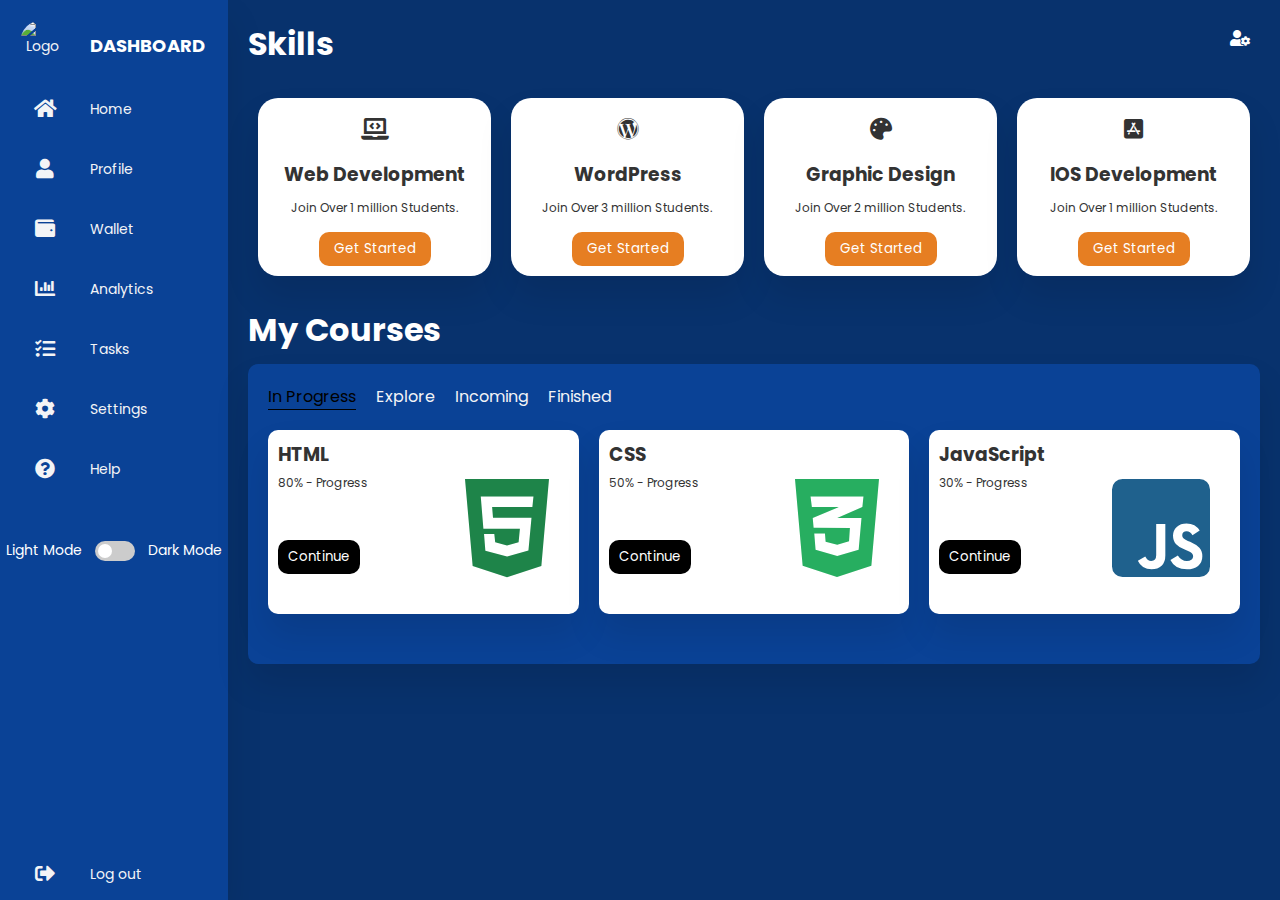
==== index.html @ 6a2e0c13 "Add files via upload" ====
<!DOCTYPE html>
<html lang="en">
<head>
    <meta charset="UTF-8">
    <title>Dashboard | By Code Info</title>
    <link rel="stylesheet" href="style.css">
    <link rel="stylesheet" href="https://cdnjs.cloudflare.com/ajax/libs/font-awesome/5.15.4/css/all.min.css">
</head>
<body>
    <div class="container">
        <nav>
            <ul>
                <li><a href="#" class="logo">
                    <img src="images/dev.png" alt="Logo">
                    <span class="nav-item">Dashboard</span>
                </a></li>
                <li><a href="#">
                    <i class="fas fa-home"></i>
                    <span class="nav-item">Home</span>
                </a></li>
                <li><a href="#">
                    <i class="fas fa-user"></i>
                    <span class="nav-item">Profile</span>
                </a></li>
                <li><a href="#">
                    <i class="fas fa-wallet"></i>
                    <span class="nav-item">Wallet</span>
                </a></li>
                <li><a href="#">
                    <i class="fas fa-chart-bar"></i>
                    <span class="nav-item">Analytics</span>
                </a></li>
                <li><a href="#">
                    <i class="fas fa-tasks"></i>
                    <span class="nav-item">Tasks</span>
                </a></li>
                <li><a href="#">
                    <i class="fas fa-cog"></i>
                    <span class="nav-item">Settings</span>
                </a></li>
                <li><a href="#">
                    <i class="fas fa-question-circle"></i>
                    <span class="nav-item">Help</span>
                </a></li>
                <li><a href="#" class="logout">
                    <i class="fas fa-sign-out-alt"></i>
                    <span class="nav-item">Log out</span>
                </a></li>
            </ul>
            <div class="theme-toggle">
                <span>Light Mode</span>
                <input type="checkbox" id="theme-toggle-checkbox">
                <label for="theme-toggle-checkbox" class="toggle-label"></label>
                <span>Dark Mode</span>
            </div>
        </nav>

        <section class="main">
            <div class="main-top">
                <h1>Skills</h1>
                <i class="fas fa-user-cog"></i>
            </div>
            <div class="main-skills">
                <div class="card">
                    <i class="fas fa-laptop-code"></i>
                    <h3>Web Development</h3>
                    <p>Join Over 1 million Students.</p>
                    <button>Get Started</button>
                </div>
                <div class="card">
                    <i class="fab fa-wordpress"></i>
                    <h3>WordPress</h3>
                    <p>Join Over 3 million Students.</p>
                    <button>Get Started</button>
                </div>
                <div class="card">
                    <i class="fas fa-palette"></i>
                    <h3>Graphic Design</h3>
                    <p>Join Over 2 million Students.</p>
                    <button>Get Started</button>
                </div>
                <div class="card">
                    <i class="fab fa-app-store-ios"></i>
                    <h3>iOS Development</h3>
                    <p>Join Over 1 million Students.</p>
                    <button>Get Started</button>
                </div>
            </div>

            <section class="main-course">
                <h1>My Courses</h1>
                <div class="course-box">
                    <ul>
                        <li class="active">In Progress</li>
                        <li>Explore</li>
                        <li>Incoming</li>
                        <li>Finished</li>
                    </ul>
                    <div class="course">
                        <div class="box">
                            <h3>HTML</h3>
                            <p>80% - progress</p>
                            <button>Continue</button>
                            <i class="fab fa-html5 html"></i>
                        </div>
                        <div class="box">
                            <h3>CSS</h3>
                            <p>50% - progress</p>
                            <button>Continue</button>
                            <i class="fab fa-css3-alt css"></i>
                        </div>
                        <div class="box">
                            <h3>JavaScript</h3>
                            <p>30% - progress</p>
                            <button>Continue</button>
                            <i class="fab fa-js-square js"></i>
                        </div>
                    </div>
                </div>
            </section>
        </section>
    </div>
    <script>
        // script.js
document.addEventListener('DOMContentLoaded', function () {
    const themeToggleCheckbox = document.getElementById('theme-toggle-checkbox');
    const body = document.body;
    const nav = document.querySelector('nav');
    const cards = document.querySelectorAll('.card');
    const courseBoxes = document.querySelectorAll('.course-box');
    const activeItems = document.querySelectorAll('.active');

    themeToggleCheckbox.addEventListener('change', function () {
        if (this.checked) {
            body.classList.add('dark-mode');
            nav.classList.add('dark-mode');
            cards.forEach(card => card.classList.add('dark-mode'));
            courseBoxes.forEach(box => box.classList.add('dark-mode'));
            activeItems.forEach(item => item.classList.add('dark-mode'));
        } else {
            body.classList.remove('dark-mode');
            nav.classList.remove('dark-mode');
            cards.forEach(card => card.classList.remove('dark-mode'));
            courseBoxes.forEach(box => box.classList.remove('dark-mode'));
            activeItems.forEach(item => item.classList.remove('dark-mode'));
        }
    });
});

    </script>
</body>
</html>
---- style.css ----
/* Import Google Fonts */
@import url("https://fonts.googleapis.com/css2?family=Poppins:wght@400;500;600;700&display=swap");

* {
    margin: 0;
    padding: 0;
    outline: none;
    border: none;
    text-decoration: none;
    box-sizing: border-box;
    font-family: "Poppins", sans-serif;
}

body {
    background: #08326d;
    color: #333;
    transition: background 0.3s ease, color 0.3s ease;
}

body.dark-mode {
    background: #1c1c1c;
    color: #e6e6e6;
}

.container {
    display: flex;
}

nav {
    position: relative;
    top: 0;
    bottom: 0;
    height: 100vh;
    left: 0;
    background: #0a4296;
    width: 280px;
    overflow: hidden;
    box-shadow: 0 20px 35px rgba(0, 0, 0, 0.1);
    transition: background 0.3s ease;
}

nav.dark-mode {
    background: #2b2b2b;
}

.logo {
    text-align: center;
    display: flex;
    margin: 10px 0 0 10px;
}

.logo img {
    width: 45px;
    height: 45px;
    border-radius: 50%;
}

.logo span {
    font-weight: bold;
    padding-left: 15px;
    font-size: 18px;
    text-transform: uppercase;
    color: #fff;
}

a {
    position: relative;
    color: #f3f4f6;
    font-size: 14px;
    display: table;
    width: 280px;
    padding: 10px;
    transition: color 0.3s ease;
}

a.dark-mode {
    color: #cfcfcf;
}

nav .fas {
    position: relative;
    width: 70px;
    height: 40px;
    top: 14px;
    font-size: 20px;
    text-align: center;
    transition: color 0.3s ease;
}

.nav-item {
    position: relative;
    top: 12px;
    margin-left: 10px;
}

a:hover {
    background: rgba(255, 255, 255, 0.1);
}

a.dark-mode:hover {
    background: rgba(255, 255, 255, 0.2);
}

.logout {
    position: absolute;
    bottom: 0;
}

/* Toggle Switch */
.theme-toggle {
    display: flex;
    align-items: center;
    justify-content: space-around;
    margin-top: 20px;
}

.theme-toggle span {
    font-size: 14px;
    color: #fff;
}

#theme-toggle-checkbox {
    display: none;
}

.toggle-label {
    position: relative;
    width: 40px;
    height: 20px;
    background: #ccc;
    border-radius: 50px;
    cursor: pointer;
    transition: background 0.3s ease;
}

.toggle-label::after {
    content: '';
    position: absolute;
    top: 3px;
    left: 3px;
    width: 14px;
    height: 14px;
    background: #fff;
    border-radius: 50%;
    transition: left 0.3s ease;
}

#theme-toggle-checkbox:checked + .toggle-label {
    background: #e67e22;
}

#theme-toggle-checkbox:checked + .toggle-label::after {
    left: 23px;
}

/* Main Section */
.main {
    position: relative;
    padding: 20px;
    width: 100%;
}

.main-top {
    display: flex;
    width: 100%;
}

.main-top i {
    position: absolute;
    right: 0;
    margin: 10px 30px;
    color: #fff;
    cursor: pointer;
}

.main-skills {
    display: flex;
    margin-top: 20px;
}

.main-skills .card {
    width: 25%;
    margin: 10px;
    background: #ffffff;
    text-align: center;
    border-radius: 20px;
    padding: 10px;
    box-shadow: 0 20px 35px rgba(0, 0, 0, 0.1);
    transition: background 0.3s ease, color 0.3s ease;
}
.main-top h1{
    color: #ffff;
} 
.main-skills .card.dark-mode {
    background: #3a3a3a;
    color: #fff;
}

.main-skills .card h3 {
    margin: 10px;
    text-transform: capitalize;
}

.main-skills .card p {
    font-size: 12px;
}

.main-skills .card button {
    background: #e67e22;
    color: #fff;
    padding: 7px 15px;
    border-radius: 10px;
    margin-top: 15px;
    cursor: pointer;
}

.main-skills .card button:hover {
    background: #d35400;
}

.main-skills .card i {
    font-size: 22px;
    padding: 10px;
}

/* Courses */
.main-course {
    margin-top: 20px;
    text-transform: capitalize;
}
.main-course  h1{
    color: #ffff;
}
.course-box {
    width: 100%;
    height: 300px;
    padding: 10px 10px 30px 10px;
    margin-top: 10px;
    background: #0a4296;
    border-radius: 10px;
    box-shadow: 0 20px 35px rgba(0, 0, 0, 0.1);
    transition: background 0.3s ease, color 0.3s ease;
}

.course-box.dark-mode {
    background: #2b2b2b;
    color: #e6e6e6;
}
.course-box.dark-mode p,
.course-box.dark-mode h3{
    color: #000;
}
.course-box ul {
    list-style: none;
    display: flex;
}

.course-box ul li {
    margin: 10px;
    color: #f3f4f6;
    cursor: pointer;
}

.course-box ul .active {
    color: #000;
    border-bottom: 1px solid #000;
}

.course-box ul .active.dark-mode {
    color: #000000;
    border-bottom: 1px solid #fff;
}

.course-box .course {
    display: flex;
}

.box {
    width: 33%;
    padding: 10px;
    margin: 10px;
    border-radius: 10px;
    background: #ffffff;
    box-shadow: 0 20px 35px rgba(0, 0, 0, 0.1);
    transition: background 0.3s ease, color 0.3s ease;
}

.box.dark-mode {
    background: #3a3a3a;
    color: #fff;
}

.box p {
    font-size: 12px;
    margin-top: 5px;
}

.box button {
    background: #000;
    color: #fff;
    padding: 7px 10px;
    border-radius: 10px;
    margin-top: 3rem;
    cursor: pointer;
}

.box button:hover {
    background: rgba(0, 0, 0, 0.842);
}

.box i {
    font-size: 7rem;
    float: right;
    margin: -20px 20px 20px 0;
}

.html {
    color: #1e8449;
}

.css {
    color: #27ae60;
}

.js {
    color: #1f618d;
}
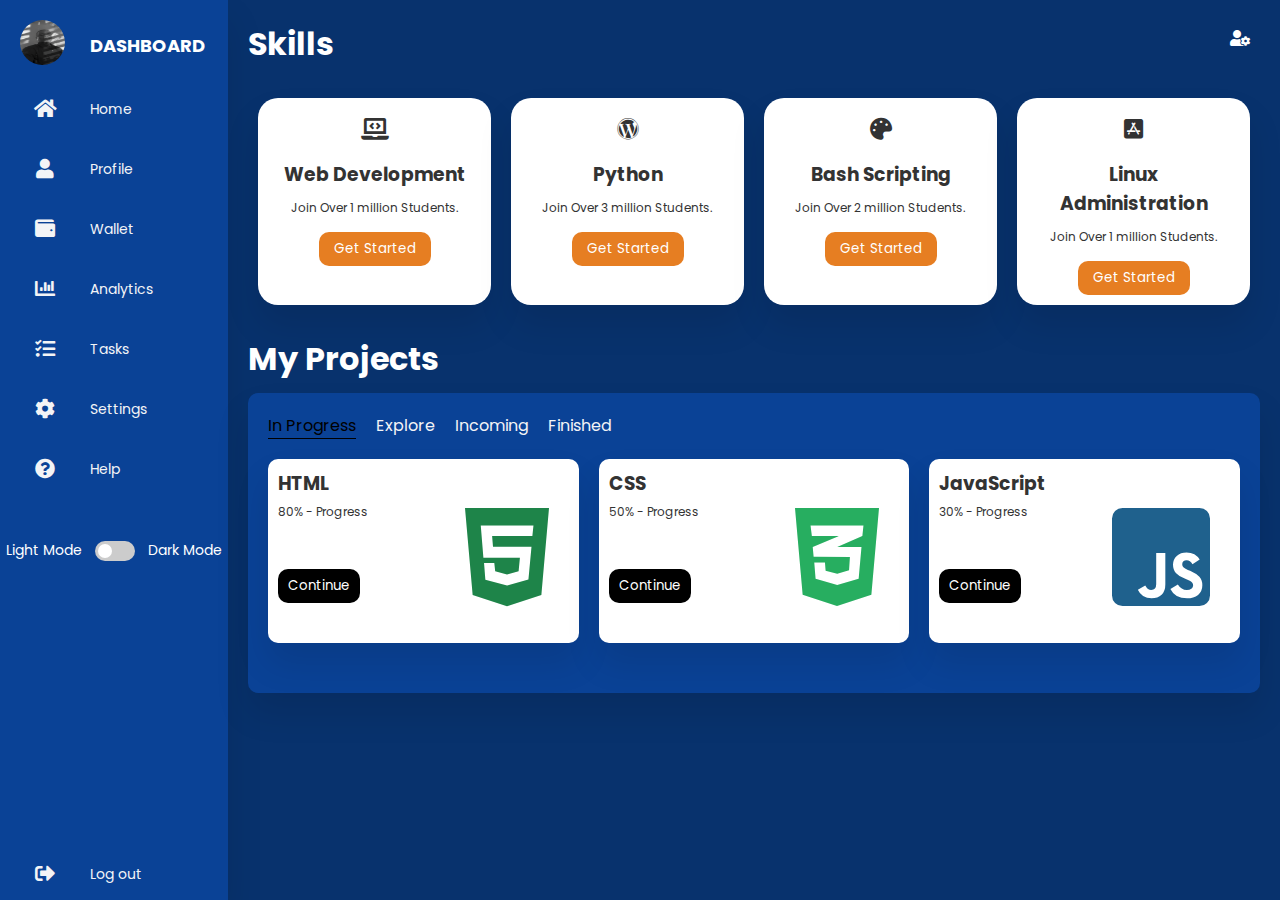
==== commit a4a9166c: "modified:   index.html" ====
--- a/index.html
+++ b/index.html
@@ -2,7 +2,7 @@
 <html lang="en">
 <head>
     <meta charset="UTF-8">
-    <title>Dashboard | By Code Info</title>
+    <title> Deemee </title>
     <link rel="stylesheet" href="style.css">
     <link rel="stylesheet" href="https://cdnjs.cloudflare.com/ajax/libs/font-awesome/5.15.4/css/all.min.css">
 </head>
@@ -10,43 +10,60 @@
     <div class="container">
         <nav>
             <ul>
-                <li><a href="#" class="logo">
+                <li>
+                    <a href="#" class="logo">
                     <img src="images/dev.png" alt="Logo">
                     <span class="nav-item">Dashboard</span>
-                </a></li>
-                <li><a href="#">
+                </a>
+            </li>
+                <li>
+                    <a href="#">
                     <i class="fas fa-home"></i>
                     <span class="nav-item">Home</span>
-                </a></li>
-                <li><a href="#">
+                </a>
+            </li>
+                <li>
+                    <a href="#">
                     <i class="fas fa-user"></i>
                     <span class="nav-item">Profile</span>
-                </a></li>
-                <li><a href="#">
+                </a>
+            </li>
+                <li>
+                    <a href="#">
                     <i class="fas fa-wallet"></i>
                     <span class="nav-item">Wallet</span>
-                </a></li>
+                </a>
+            </li>
                 <li><a href="#">
                     <i class="fas fa-chart-bar"></i>
                     <span class="nav-item">Analytics</span>
-                </a></li>
+                </a>
+            </li>
                 <li><a href="#">
                     <i class="fas fa-tasks"></i>
                     <span class="nav-item">Tasks</span>
-                </a></li>
-                <li><a href="#">
+                </a>
+            </li>
+                <li>
+                    <a href="#">
                     <i class="fas fa-cog"></i>
                     <span class="nav-item">Settings</span>
-                </a></li>
-                <li><a href="#">
+                </a>
+            </li>
+                <li>
+                    <a href="#">
                     <i class="fas fa-question-circle"></i>
                     <span class="nav-item">Help</span>
-                </a></li>
-                <li><a href="#" class="logout">
+                </a>
+            </li>
+                <li>
+                    <a href="#" class="logout">
                     <i class="fas fa-sign-out-alt"></i>
                     <span class="nav-item">Log out</span>
-                </a></li>
+                </a>
+            </li>
             </ul>
+            
             <div class="theme-toggle">
                 <span>Light Mode</span>
                 <input type="checkbox" id="theme-toggle-checkbox">
@@ -69,26 +86,26 @@
                 </div>
                 <div class="card">
                     <i class="fab fa-wordpress"></i>
-                    <h3>WordPress</h3>
+                    <h3>Python</h3>
                     <p>Join Over 3 million Students.</p>
                     <button>Get Started</button>
                 </div>
                 <div class="card">
                     <i class="fas fa-palette"></i>
-                    <h3>Graphic Design</h3>
+                    <h3>Bash Scripting</h3>
                     <p>Join Over 2 million Students.</p>
                     <button>Get Started</button>
                 </div>
                 <div class="card">
                     <i class="fab fa-app-store-ios"></i>
-                    <h3>iOS Development</h3>
+                    <h3>Linux Administration</h3>
                     <p>Join Over 1 million Students.</p>
                     <button>Get Started</button>
                 </div>
             </div>
 
             <section class="main-course">
-                <h1>My Courses</h1>
+                <h1>My Projects</h1>
                 <div class="course-box">
                     <ul>
                         <li class="active">In Progress</li>
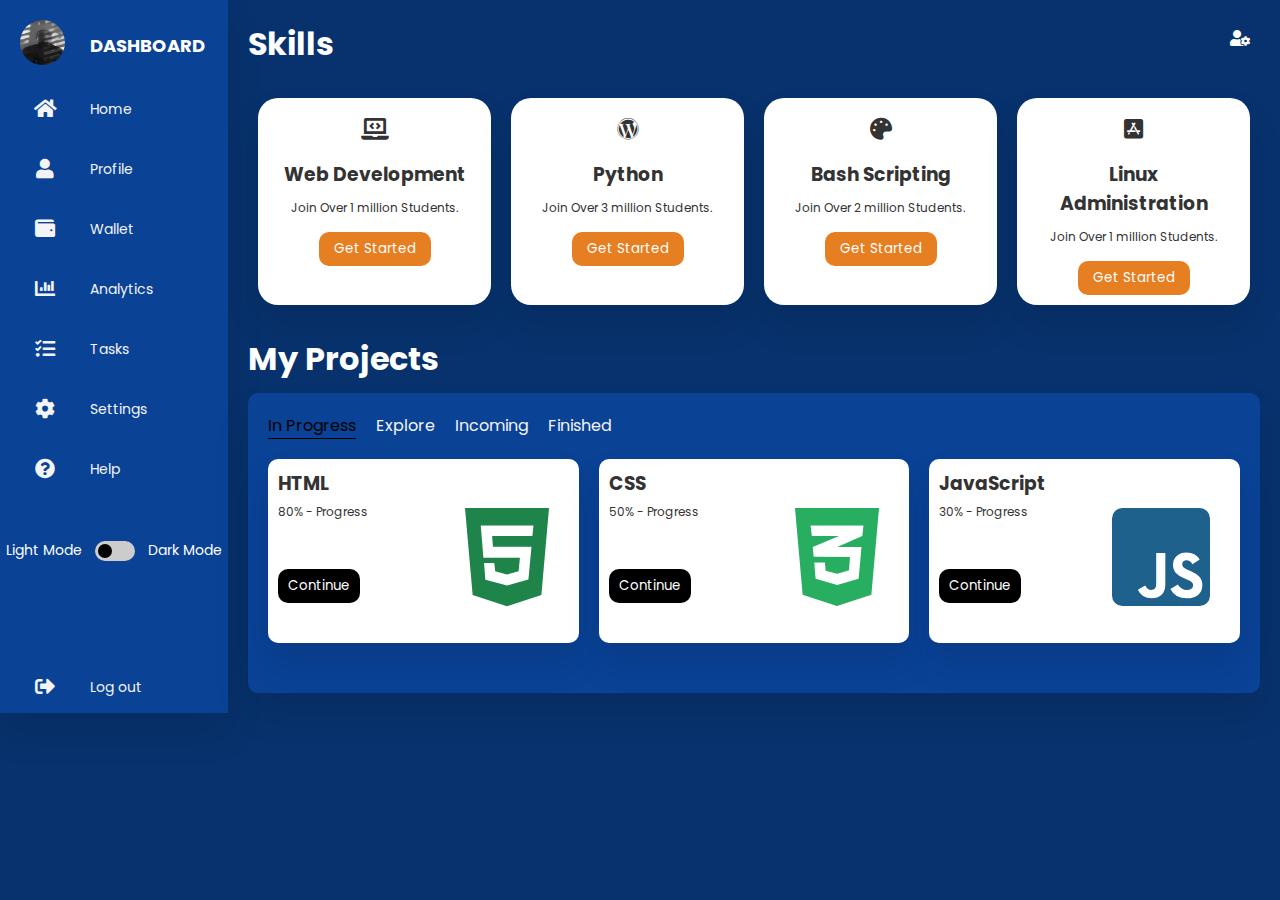
==== commit 9371fb1b: "added contents to several pages" ====
--- a/index.html
+++ b/index.html
@@ -17,35 +17,35 @@
                 </a>
             </li>
                 <li>
-                    <a href="#">
+                    <a href="index.html">
                     <i class="fas fa-home"></i>
                     <span class="nav-item">Home</span>
                 </a>
             </li>
                 <li>
-                    <a href="#">
+                    <a href="profile.html">
                     <i class="fas fa-user"></i>
                     <span class="nav-item">Profile</span>
                 </a>
             </li>
                 <li>
-                    <a href="#">
+                    <a href="wallet.html">
                     <i class="fas fa-wallet"></i>
                     <span class="nav-item">Wallet</span>
                 </a>
             </li>
-                <li><a href="#">
+                <li><a href="analytics.html">
                     <i class="fas fa-chart-bar"></i>
                     <span class="nav-item">Analytics</span>
                 </a>
             </li>
-                <li><a href="#">
+                <li><a href="tasks.html">
                     <i class="fas fa-tasks"></i>
                     <span class="nav-item">Tasks</span>
                 </a>
             </li>
                 <li>
-                    <a href="#">
+                    <a href="settings.html">
                     <i class="fas fa-cog"></i>
                     <span class="nav-item">Settings</span>
                 </a>
--- a/style.css
+++ b/style.css
@@ -30,7 +30,7 @@
     position: relative;
     top: 0;
     bottom: 0;
-    height: 100vh;
+    height: auto;
     left: 0;
     background: #0a4296;
     width: 280px;
@@ -140,13 +140,13 @@
     left: 3px;
     width: 14px;
     height: 14px;
-    background: #fff;
+    background: #000000;
     border-radius: 50%;
     transition: left 0.3s ease;
 }
 
 #theme-toggle-checkbox:checked + .toggle-label {
-    background: #e67e22;
+    background: #034aa7;
 }
 
 #theme-toggle-checkbox:checked + .toggle-label::after {
@@ -325,3 +325,365 @@
 .js {
     color: #1f618d;
 }
+.admin-dashboard-container {
+    max-width: 1200px;
+    margin: 40px auto;
+    padding: 20px;
+    background-color: #f9f9f9;
+    border: 1px solid #ddd;
+    box-shadow: 0 0 10px rgba(0, 0, 0, 0.1);
+  }
+  
+.admin-config-wrapper {
+margin-bottom: 20px;
+}
+
+.admin-theme-switcher {
+display: flex;
+align-items: center;
+margin-bottom: 10px;
+}
+
+.admin-switch-label {
+position: relative;
+display: inline-block;
+width: 40px;
+height: 20px;
+margin-right: 10px;
+}
+
+.admin-switch-label::before {
+content: "";
+position: absolute;
+top: 0;
+left: 0;
+width: 40px;
+height: 20px;
+background-color: #ccc;
+border-radius: 10px;
+transition: background-color 0.2s;
+}
+
+.admin-switch-label::after {
+content: "";
+position: absolute;
+top: 0;
+left: 0;
+width: 20px;
+height: 20px;
+background-color: #fff;
+border-radius: 10px;
+transition: transform 0.2s;
+}
+
+.admin-dark-mode-checkbox:checked + .admin-switch-label::before {
+background-color: #333;
+}
+
+.admin-dark-mode-checkbox:checked + .admin-switch-label::after {
+transform: translateX(20px);
+}
+
+.admin-font-size-controller {
+margin-bottom: 10px;
+}
+
+.admin-language-selector {
+margin-bottom: 10px;
+}
+
+.admin-notification-preferences {
+margin-bottom: 10px;
+}
+
+/* Users */
+
+.admin-user-manager {
+margin-bottom: 20px;
+}
+
+.admin-user-table {
+width: 100%;
+border-collapse: collapse;
+}
+
+.admin-user-table th, .admin-user-table td {
+border: 1px solid #ddd;
+padding: 10px;
+text-align: left;
+}
+
+.admin-user-table th {
+background-color: #f0f0f0;
+}
+
+.admin-edit-user-btn, .admin-delete-user-btn {
+margin-right: 10px;
+padding: 5px 10px;
+border: none;
+border-radius: 5px;
+background-color: #4CAF50;
+color: #fff;
+cursor: pointer;
+}
+
+.admin-edit-user-btn:hover, .admin-delete-user-btn:hover {
+background-color: #3e8e41;
+}
+
+.admin-add-user-btn {
+margin-top: 10px;
+padding: 10px 20px;
+border: none;
+border-radius: 5px;
+background-color: #4CAF50;
+color: #fff;
+cursor: pointer;
+}
+
+.admin-add-user-btn:hover {
+background-color: #3e8e41;
+}
+
+/* Errors */
+
+.admin-error-log {
+margin-bottom: 20px;
+}
+
+.admin-error-table {
+width: 100%;
+border-collapse: collapse;
+}
+
+.admin-error-table th, .admin-error-table td {
+border: 1px solid #ddd;
+padding: 10px;
+text-align: left;
+}
+
+.admin-error-table th {
+background-color: #f0f0f0;
+}
+
+.admin-clear-error-log-btn {
+margin-top: 10px;
+padding: 10px 20px;
+border: none;
+border-radius: 5px;
+background-color: #4CAF50;
+color: #fff;
+cursor: pointer;
+}
+
+.admin-clear-error-log-btn:hover {
+background-color: #3e8e41;
+}
+
+/* Analytics */
+
+.admin-analytics-dashboard {
+margin-bottom: 20px;
+}
+
+.admin-chart-container {
+width: 100%;
+height: 300px;
+border: 1px solid #ddd;
+border-radius: 10px;
+padding: 20px;
+}
+
+.admin-statistics-container {
+margin-top: 20px;
+}
+
+.admin-statistics-container p {
+margin-bottom: 10px;
+}
+
+.admin-statistics-container span {
+font-weight: bold;
+}
+
+/*Analytics page*/
+
+  #clock {
+    font-size: 48px;
+    font-weight: bold;
+    margin-top: 20px;
+    color: #4cf00b;
+    margin-left: 30%;
+  }
+  
+  /*Wallet page*/
+
+
+.wallet-container {
+    max-width: 400px;
+    margin: 40px auto;
+    padding: 20px;
+    background-color: #fff;
+    border: 1px solid #ddd;
+    box-shadow: 0 0 10px rgba(0, 0, 0, 0.1);
+  }
+  
+  .balance-container {
+    margin-bottom: 20px;
+  }
+  
+  #balance {
+    font-size: 24px;
+    font-weight: bold;
+    color: #333;
+  }
+  
+  button {
+    padding: 10px 20px;
+    border: none;
+    border-radius: 5px;
+    background-color: #4CAF50;
+    color: #fff;
+    cursor: pointer;
+  }
+  
+  button:hover {
+    background-color: #3e8e41;
+  }
+ 
+.dashboard-content {
+    flex: 1;
+    display: flex;
+    flex-wrap: wrap;
+    justify-content: center;
+    gap: 20px;
+    padding: 20px;
+  }
+  
+  .metric-card {
+    width: 300px;
+    background-color: #fff;
+    border-radius: 8px;
+    box-shadow: 0 2px 4px rgba(0, 0, 0, 0.1);
+    padding: 20px;
+    display: flex;
+    height: 300px;
+  }
+  
+  .metric-card-body {
+    text-align: center;
+  }
+  
+  .metric-card-title {
+    font-size: 16px;
+    font-weight: bold;
+    margin-bottom: 10px;
+  }
+  
+  .metric-card-value {
+    font-size: 18px;
+    font-weight: bold;
+    margin-bottom: 5px;
+  }
+  
+  .metric-card-percentage {
+    font-size: 14px;
+    margin-bottom: 5px;
+  }
+  
+  .metric-card-subtitle {
+    font-size: 14px;
+    color: #888;
+  }
+  .metric-card-icon {
+    color: #dc3545;
+    font-size: 24px;
+    margin-bottom: 10px;
+  }
+
+  
+  
+  
+
+/* Container styles */
+.customer-container {
+    background-color: white;
+    border-radius: 8px;
+    box-shadow: 0 2px 8px rgba(0, 0, 0, 0.1);
+    max-width: 800px;
+    width: 100%;
+    padding: 40px;
+  }
+  
+  /* Header styles */
+  .customer-header {
+    display: flex;
+    justify-content: space-between;
+    align-items: center;
+    margin-bottom: 30px;
+  }
+  
+  .customer-header h1 {
+    color: #333;
+  }
+  
+  .customer-actions {
+    display: flex;
+    gap: 10px;
+  }
+  
+  .btn {
+    background-color: #4CAF50;
+    color: white;
+    border: none;
+    padding: 8px 16px;
+    text-align: center;
+    text-decoration: none;
+    display: inline-block;
+    font-size: 14px;
+    border-radius: 4px;
+    cursor: pointer;
+  }
+  
+  .btn-primary {
+    background-color: #4CAF50;
+  }
+  
+  .btn-secondary {
+    background-color: #007bff;
+  }
+  
+  .btn:hover {
+    opacity: 0.8;
+  }
+  
+  /* Customer list styles */
+  .customer-list-container {
+    display: flex;
+    flex-direction: column;
+    gap: 20px;
+  }
+  
+  .customer-item {
+    background-color: #f9f9f9;
+    border-radius: 8px;
+    padding: 20px;
+    display: flex;
+    justify-content: space-between;
+    align-items: center;
+  }
+  
+  .customer-info h3 {
+    color: #333;
+    margin-bottom: 10px;
+  }
+  
+  .customer-info p {
+    color: #666;
+    margin-bottom: 5px;
+  }
+  
+  .customer-actions {
+    display: flex;
+    gap: 10px;
+  }